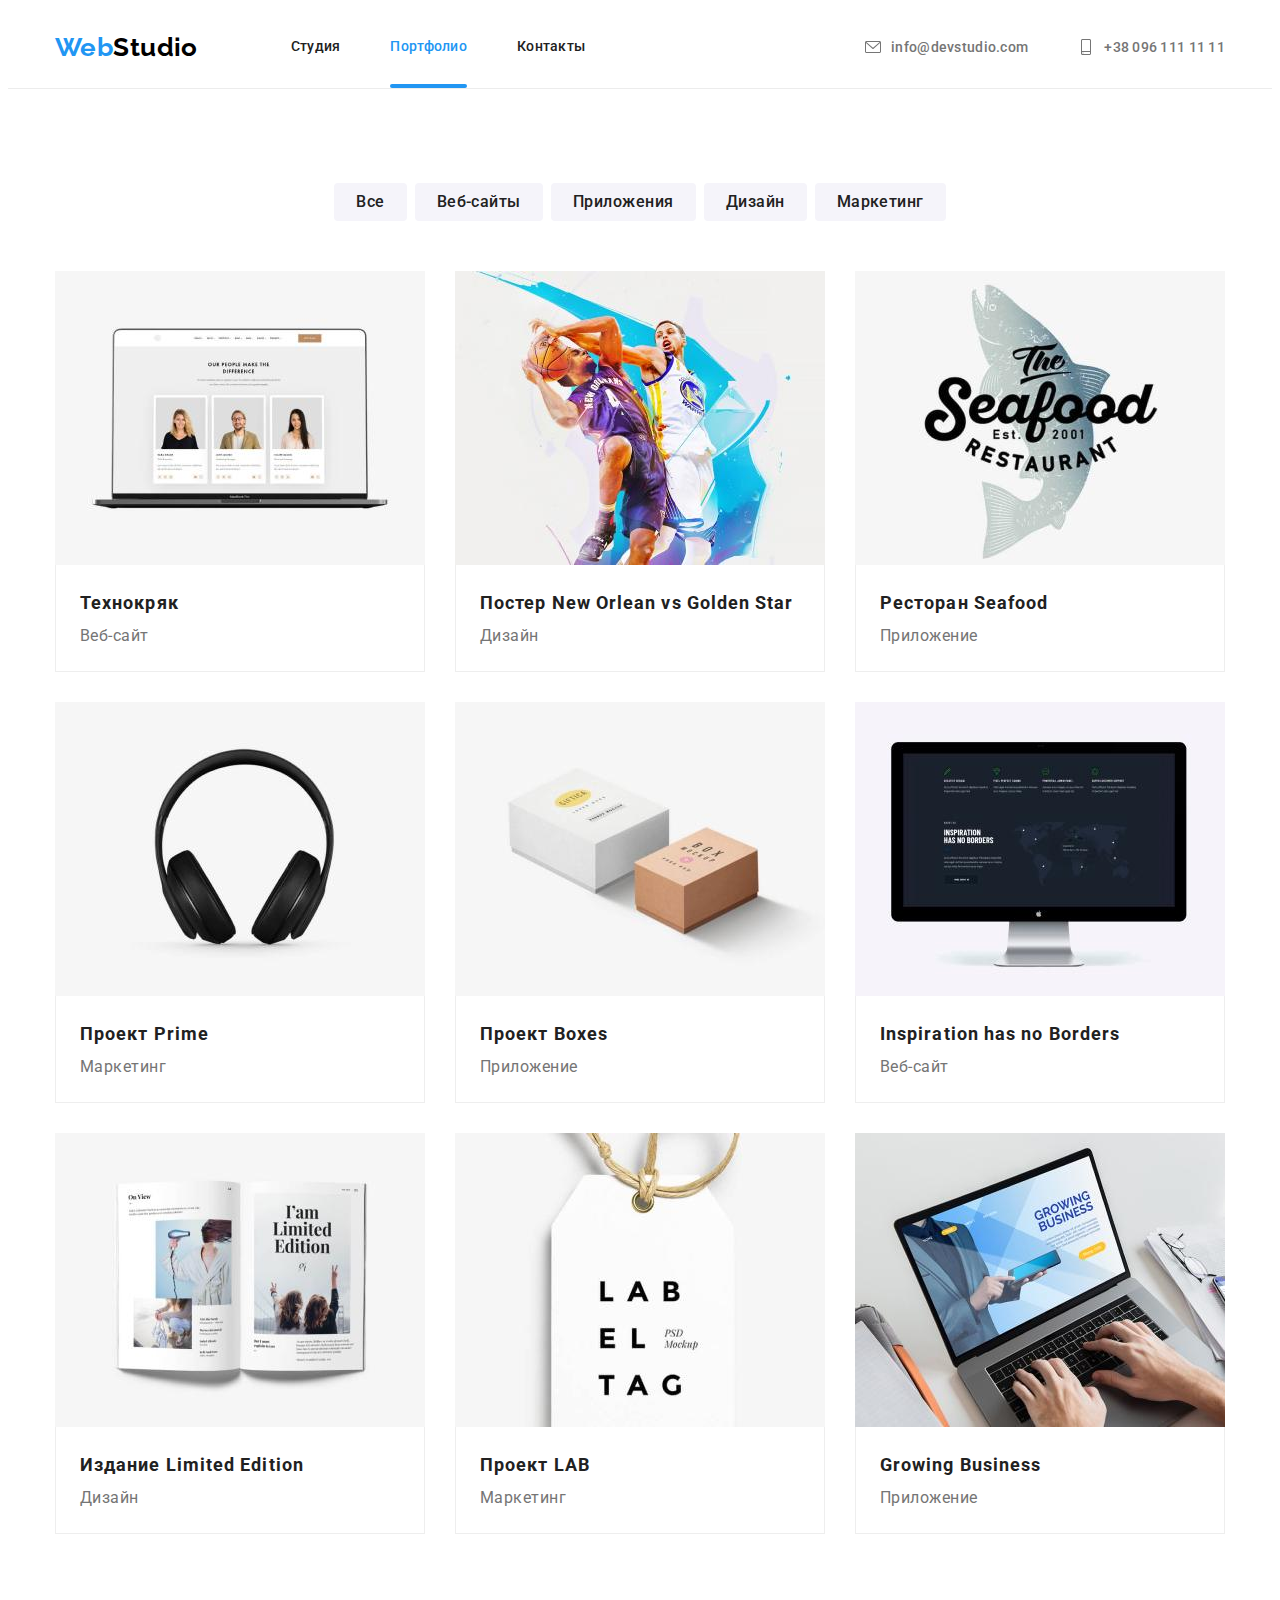
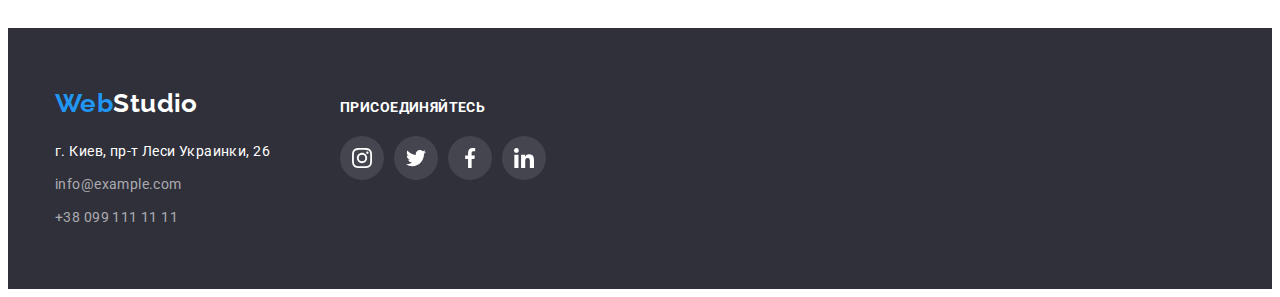
==== portfolio.html @ ff82d373 "Додає файли з ДЗ №5" ====
<!DOCTYPE html>
<html lang="ru">
  <head>
    <meta charset="UTF-8" />
    <meta http-equiv="X-UA-Compatible" content="IE=edge" />
    <meta name="viewport" content="width=device-width, initial-scale=1.0" />
    <title>Портфолио</title>
    <link rel="preconnect" href="https://fonts.gstatic.com" />
    <link
      href="https://fonts.googleapis.com/css2?family=Raleway:wght@700&family=Roboto:wght@400;500;700;900&display=swap"
      rel="stylesheet"
    />
    <link
      rel="stylesheet"
      href="https://cdnjs.cloudflare.com/ajax/libs/modern-normalize/1.0.0/modern-normalize.css"
      integrity="sha512-Zx6MlUMKSVJoQ+83OwhdILe8cSEsCzfqThJd7J/VA2UrK6Ctj85p+xzqfyuNXE5B1k25uUdmJ2OzItbBy9GHAQ=="
      crossorigin="anonymous"
    />
    <link rel="stylesheet" href="./css/styles.css" />
  </head>
  <body>
    <header class="header">
      <!-- Блок основної навігації по сайту -->
      <div class="container">
        <nav class="navi-main">
          <a class="logo" href="./index.html" lang="en"
            ><span class="logo-second">Web</span>Studio</a
          >
          <ul class="list navi">
            <li class="navi-item">
              <a class="link" href="./index.html">Студия</a>
            </li>
            <li class="navi-item">
              <a class="link current-page" href="./portfolio.html">Портфолио</a>
            </li>
            <li class="navi-item"><a class="link" href="">Контакты</a></li>
          </ul>
        </nav>

        <!-- Контактна інофрмація -->
        <ul class="list contact-info navi">
          <li class="navi-item">
            <a class="link contact-link" href="mailto:info@devstudio.com">
              <svg class="contact-icon" width="16px" height="16px">
                <use href="./images/icons.svg#icon-envelope"></use>
              </svg>
              info@devstudio.com
            </a>
          </li>
          <li class="navi-item">
            <a class="link contact-link" href="tel:+380961111111">
              <svg class="contact-icon" width="16px" height="16px">
                <use href="./images/icons.svg#icon-smartphone"></use>
              </svg>
              +38 096 111 11 11</a
            >
          </li>
        </ul>
      </div>
    </header>
    <main>
      <h1 class="visually-hidden">Портфолио</h1>
      <section class="section">
        <div class="container">
          <!-- Навігація для портфорліо -->
          <h2 class="visually-hidden">Панель навигации для портфолио</h2>
          <ul class="list navi-portfolio">
            <li class="navi-portfolio-btn">
              <button class="navi-port-btn" type="button">Все</button>
            </li>
            <li class="navi-portfolio-btn">
              <button class="navi-port-btn" type="button">Веб-сайты</button>
            </li>
            <li class="navi-portfolio-btn">
              <button class="navi-port-btn" type="button">Приложения</button>
            </li>
            <li class="navi-portfolio-btn">
              <button class="navi-port-btn" type="button">Дизайн</button>
            </li>
            <li class="navi-portfolio-btn">
              <button class="navi-port-btn" type="button">Маркетинг</button>
            </li>
          </ul>
          <!-- Список проектів -->
          <h2 class="visually-hidden">Проекты</h2>
          <ul class="list flexbox">
            <li class="portfolio-card port-card-flex">
              <div class="img-overlay">
                <img
                  src="./images/portfolio/port-1.jpg"
                  alt="Веб-сайт на екране ноутбука"
                  width="370"
                  height="294"
                />
                <div class="overlay">
                  <p class="text-overlay">
                    Технокряк это современная площадка распространения
                    коронавируса. Компании используют эту платформу для
                    цифрового шпионажа и атак на защищённые сервера конкурентов.
                  </p>
                </div>
              </div>
              <div class="port-name">
                <h3 class="portfolio-title">Технокряк</h3>
                <p>Веб-сайт</p>
              </div>
            </li>
            <li class="portfolio-card port-card-flex">
              <img
                src="./images/portfolio/port-2.jpg"
                alt="Баскетболисты"
                width="370"
                height="294"
              />
              <div class="port-name">
                <h3 class="portfolio-title">
                  Постер <span lang="en">New Orlean vs Golden Star</span>
                </h3>
                <p>Дизайн</p>
              </div>
            </li>
            <li class="portfolio-card port-card-flex">
              <img
                src="./images/portfolio/port-3.jpg"
                alt="Лого ресторана морской кухни"
                width="370"
                height="294"
              />
              <div class="port-name">
                <h3 class="portfolio-title">
                  Ресторан <span lang="en">Seafood</span>
                </h3>
                <p>Приложение</p>
              </div>
            </li>
            <li class="portfolio-card port-card-flex">
              <img
                src="./images/portfolio/port-4.jpg"
                alt="Наушники"
                width="370"
                height="294"
              />
              <div class="port-name">
                <h3 class="portfolio-title">
                  Проект <span lang="en">Prime</span>
                </h3>
                <p>Маркетинг</p>
              </div>
            </li>
            <li class="portfolio-card port-card-flex">
              <img
                src="./images/portfolio/port-5.jpg"
                alt="Коробки"
                width="370"
                height="294"
              />
              <div class="port-name">
                <h3 class="portfolio-title">
                  Проект <span lang="en">Boxes</span>
                </h3>
                <p>Приложение</p>
              </div>
            </li>
            <li class="portfolio-card port-card-flex">
              <img
                src="./images/portfolio/port-6.jpg"
                alt="Веб-сайт на мониторе"
                width="370"
                height="294"
              />
              <div class="port-name">
                <h3 class="portfolio-title" lang="en">
                  Inspiration has no Borders
                </h3>
                <p>Веб-сайт</p>
              </div>
            </li>
            <li class="portfolio-card port-card-flex">
              <img
                src="./images/portfolio/port-7.jpg"
                alt="Открыта книга"
                width="370"
                height="294"
              />
              <div class="port-name">
                <h3 class="portfolio-title">
                  Издание <span lang="en">Limited Edition</span>
                </h3>
                <p>Дизайн</p>
              </div>
            </li>
            <li class="portfolio-card port-card-flex">
              <img
                src="./images/portfolio/port-8.jpg"
                alt="Бирка"
                width="370"
                height="294"
              />
              <div class="port-name">
                <h3 class="portfolio-title">
                  Проект <span lang="en">LAB</span>
                </h3>
                <p>Маркетинг</p>
              </div>
            </li>
            <li class="portfolio-card port-card-flex">
              <img
                src="./images/portfolio/port-9.jpg"
                alt="Ноутбук"
                width="370"
                height="294"
              />
              <div class="port-name">
                <h3 class="portfolio-title" lang="en">Growing Business</h3>
                <p>Приложение</p>
              </div>
            </li>
          </ul>
        </div>
      </section>
    </main>
    <!-- Футер -->
    <footer class="footer">
      <div class="container">
        <ul class="list footer-flex">
          <li class="footer-blocks">
            <a class="logo" href="./index.html" lang="en"
              ><span class="logo-second">Web</span>Studio</a
            >
            <address class="footer-address">
              г. Киев, пр-т Леси Украинки, 26
            </address>
            <ul class="list">
              <li class="footer-contacts">
                <a class="link" href="mailto:info@example.com"
                  >info@example.com</a
                >
              </li>
              <li class="footer-contacts">
                <a class="link" href="tel:+380991111111">+38 099 111 11 11</a>
              </li>
            </ul>
          </li>
          <li class="footer-blocks">
            <p class="qua-title">Присоединяйтесь</p>
            <ul class="social-icons list">
              <li class="social-icons-item">
                <a
                  href=""
                  class="social-icons-link"
                  target="_blank"
                  rel="noopener noreferrer"
                >
                  <svg class="social-icons-svg" width="20px" height="20px">
                    <use href="./images/icons.svg#icon-instagram"></use>
                  </svg>
                </a>
              </li>
              <li class="social-icons-item">
                <a
                  href=""
                  class="social-icons-link"
                  target="_blank"
                  rel="noopener noreferrer"
                >
                  <svg class="social-icons-svg" width="20px" height="20px">
                    <use href="./images/icons.svg#icon-twitter"></use>
                  </svg>
                </a>
              </li>
              <li class="social-icons-item">
                <a
                  href=""
                  class="social-icons-link"
                  target="_blank"
                  rel="noopener noreferrer"
                >
                  <svg class="social-icons-svg" width="20px" height="20px">
                    <use href="./images/icons.svg#icon-facebook"></use>
                  </svg>
                </a>
              </li>
              <li class="social-icons-item">
                <a
                  href=""
                  class="social-icons-link"
                  target="_blank"
                  rel="noopener noreferrer"
                >
                  <svg class="social-icons-svg" width="20px" height="20px">
                    <use href="./images/icons.svg#icon-linkedin"></use>
                  </svg>
                </a>
              </li>
            </ul>
          </li>
        </ul>
      </div>
    </footer>
  </body>
</html>
---- css/styles.css ----
:root {
  --main-text-col: #757575;
  --title-text-col: #212121;
  --accent-col: #2196f3;
  --logo-dark-col: #000000;
  --logo-light-col: #ffffff;
  --footer-text-col: rgba(255, 255, 255, 0.6);

  --bg-main: #e5e5e5;
  --bg-second: #f5f4fa;
  --bg-footer: #2f303a;

  --main-font: "Roboto", sans-serif;
  --logo-font: "Raleway", sans-serif;

  --header-border-col: #ececec;
  --portcard-border-col: #eeeeee;

  --svg-col: #afb1b8;

  --margin-card: 30px;

  --link-animation: 250ms cubic-bezier(0.4, 0, 0.2, 1);
}

html {
  box-sizing: border-box;
}

*,
*::before,
*::after {
  box-sizing: inherit;
}

body {
  font-family: var(--main-font);
  font-size: 14px;
  line-height: 1.71;
  letter-spacing: 0.03em;
  color: var(--main-text-col);
}

h1,
h2,
h3,
p {
  margin-top: 0;
  margin-bottom: 0;
}

img {
  display: block;
  max-width: 100%;
}

.container {
  width: 1200px;
  padding-left: 15px;
  padding-right: 15px;
  margin-left: auto;
  margin-right: auto;
}

.visually-hidden {
  position: absolute !important;
  clip: rect(1px 1px 1px 1px);
  clip: rect(1px, 1px, 1px, 1px);
  padding: 0 !important;
  border: 0 !important;
  height: 1px !important;
  width: 1px !important;
  overflow: hidden;
}

.link {
  color: inherit;
  text-decoration: none;
  transition: color var(--link-animation);
}

.link:hover,
.link:focus {
  color: var(--accent-col);
}

.list {
  margin: 0;
  padding-left: 0;
  list-style: none;
}

.paragraph {
  margin-top: 10px;
}

.header {
  color: var(--logo-dark-col);
  background-color: var(--logo-light-col);
  border-bottom: 1px solid var(--header-border-col);
  padding-top: 24px;
  padding-bottom: 25px;
}

.header .container {
  display: flex;
  align-items: center;
  justify-content: space-between;
}

.navi-main {
  display: flex;
  align-items: center;
}

.navi {
  font-weight: 500;
  line-height: 1.14;
  letter-spacing: 0.02em;
  color: var(--title-text-col);
  display: inline-flex;
}

.navi-item:not(:last-child) {
  margin-right: 50px;
}

.logo {
  font-family: var(--logo-font);
  font-weight: 700;
  font-size: 26px;
  line-height: 1.19;
  color: inherit;
  text-decoration: none;
  display: inline-block;
  margin-right: 93px;
}

.logo-second {
  color: var(--accent-col);
}

.contact-info {
  color: var(--main-text-col);
}

.current-page {
  position: relative;
  color: var(--accent-col);
  pointer-events: none;
}

.current-page:after {
  content: "";
  display: block;
  width: 100%;
  height: 4px;
  border-radius: 2px;
  margin-top: 29px;
  background-color: var(--accent-col);
  border-color: var(--accent-col);
  position: absolute;
}

.contact-icon {
  margin-right: 10px;
  fill: currentColor;
}

.contact-link {
  display: flex;
  align-items: flex-end;
}

.hero {
  margin-left: auto;
  margin-right: auto;
  max-width: 1600px;
  background: linear-gradient(to right, #2f303a66 40%, #2f303a66 40%),
    url(../images/bg-hero.jpg) no-repeat center #c4c4c4;
  text-align: center;
}

.hero-container {
  max-width: 696px;
  padding-top: 200px;
  padding-bottom: 200px;
}

.hero-title {
  font-weight: 900;
  font-size: 44px;
  line-height: 1.36;
  letter-spacing: 0.06em;
  text-transform: uppercase;
  color: var(--logo-light-col);
  margin-bottom: 30px;
}

.btn {
  min-width: 200px;
  min-height: 50px;
  padding: 10px 32px;
  border: 1px solid var(--accent-col);
  border-radius: 4px;
  font-weight: 700;
  font-size: 16px;
  line-height: 1.88;
  color: var(--logo-light-col);
  background-color: var(--accent-col);
  cursor: pointer;
}

.flexbox {
  display: flex;
  justify-content: space-between;
  flex-wrap: wrap;
  margin-top: calc(-1 * var(--margin-card));
  margin-left: calc(-1 * var(--margin-card));
}

.our-qualities {
  padding-top: 94px;
}

.qua-svg-block {
  display: flex;
  padding: 25px 0;
  justify-content: center;
  background-color: var(--bg-second);
}

.qua-title {
  font-weight: 700;
  font-size: 14px;
  line-height: 1.14;
  text-transform: uppercase;
  color: var(--title-text-col);
  margin-top: 30px;
}

.content-card {
  flex-basis: calc(100% / 4 - var(--margin-card));
  margin-top: var(--margin-card);
  margin-left: var(--margin-card);
}

.section {
  padding-top: 94px;
  padding-bottom: 94px;
}

.section-title {
  font-weight: 700;
  font-size: 36px;
  line-height: 1.17;
  text-align: center;
  color: var(--title-text-col);
  padding-bottom: 50px;
}

.thumb {
  position: relative;
}

.thumb .qua-title {
  text-align: center;
  color: var(--logo-light-col);
  padding: 27px 0;
  margin-top: 0;

  background: rgba(47, 48, 58, 0.8);
  width: 100%;

  position: absolute;
  bottom: 0;
}

.social-icons {
  display: inline-flex;
  margin-top: 16px;
  padding: 0 32px;
}

.social-icons-item:not(:last-child) {
  margin-right: 10px;
}

.social-icons-link {
  display: flex;
  align-items: center;
  justify-content: center;
  width: 44px;
  height: 44px;
  border-radius: 50%;
  background-color: var(--logo-light-col);
  fill: var(--svg-col);
  transition: background-color var(--link-animation), fill var(--link-animation);
}

.social-icons-link:hover,
.social-icons-link:focus {
  background-color: var(--accent-col);
  fill: var(--logo-light-col);
}

.port-card-flex {
  flex-basis: calc(100% / 3 - var(--margin-card));
  margin-top: var(--margin-card);
  margin-left: var(--margin-card);
}

.team-bg {
  background-color: var(--bg-second);
}

.team-card {
  font-size: 16px;
  line-height: 1.19;
  background-color: var(--logo-light-col);
  box-shadow: 0px 1px 3px rgba(0, 0, 0, 0.12), 0px 1px 1px rgba(0, 0, 0, 0.14),
    0px 2px 1px rgba(0, 0, 0, 0.2);
  border-radius: 0px 0px 4px 4px;
}

.team-title {
  font-weight: 500;
  color: var(--title-text-col);
  font-size: 16px;
  line-height: 1.19;
}

.card-name {
  max-width: 270px;
  padding-top: 30px;
  padding-bottom: 30px;
  text-align: center;
}

.clients {
  display: inline-flex;
}

.clients-item:not(:last-child) {
  margin-right: 30px;
}

.clients-link {
  display: flex;
  align-items: center;
  justify-content: center;
  width: 170px;
  height: 93px;
  border: 1px solid var(--svg-col);
  border-radius: 4px;
  fill: var(--svg-col);
  transition: border-color var(--link-animation), fill var(--link-animation);
}

.clients-link:hover,
.clients-link:focus {
  border-color: var(--accent-col);
  fill: currentColor;
}

.footer {
  color: var(--logo-light-col);
  background-color: var(--bg-footer);
  padding: 60px 0;
}

.footer .logo {
  margin-right: 0;
}

.footer-address {
  font-style: normal;
  margin-top: 20px;
}

.footer-contacts {
  color: var(--footer-text-col);
  margin-top: 9px;
}

.footer-flex {
  display: flex;
}

.footer-blocks:not(:last-child) {
  margin-right: 70px;
}

.footer-blocks .social-icons {
  padding: 0;
  margin-top: 20px;
}

.footer-blocks .social-icons-link {
  background: rgba(255, 255, 255, 0.1);
  fill: var(--logo-light-col);
}

.footer-blocks .social-icons-link:hover,
.footer-blocks .social-icons-link:focus {
  background: var(--accent-col);
}

.footer .qua-title {
  color: var(--logo-light-col);
  margin-top: 12px;
}

/* Стилі для сторінки портфоліо */

.navi-portfolio {
  display: flex;
  justify-content: center;
  padding-bottom: 50px;
}

.navi-portfolio-btn:not(:last-child) {
  margin-right: 8px;
}

.navi-port-btn {
  background-color: var(--bg-second);
  font-family: var(--main-font);
  font-weight: 500;
  font-size: 16px;
  line-height: 1.63;
  letter-spacing: 0.03em;
  color: var(--title-text-col);
  cursor: pointer;
  border-radius: 4px;
  border: 0;
  padding: 6px 22px;
  transition: border-color var(--link-animation),
    background-color var(--link-animation), color var(--link-animation),
    box-shadow var(--link-animation);
}

.navi-port-btn:hover,
.navi-port-btn:focus {
  background-color: var(--accent-col);
  color: var(--logo-light-col);
  border-color: var(--accent-col);
  box-shadow: 0px 3px 1px rgba(0, 0, 0, 0.1), 0px 1px 2px rgba(0, 0, 0, 0.08),
    0px 2px 2px rgba(0, 0, 0, 0.12);
}

.portfolio-card {
  font-size: 16px;
  line-height: 1.87;
  letter-spacing: 0.03em;
  transition: box-shadow var(--link-animation);
  /* position: relative;
  overflow: hidden; */
  display: block;
}

.portfolio-card:hover,
.portfolio-card:focus {
  box-shadow: 0px 1px 1px rgba(0, 0, 0, 0.12), 0px 4px 4px rgba(0, 0, 0, 0.06),
    1px 4px 6px rgba(0, 0, 0, 0.16);
  cursor: pointer;
}

.img-overlay {
  position: relative;
  overflow: hidden;
}

.overlay {
  background-color: var(--accent-col);
  position: absolute;
  top: 0;
  left: 0;
  padding: 64px 24px;
  transform: translateY(101%);
  transition: transform var(--link-animation);
}

.portfolio-card:hover .overlay,
.portfolio-card:focus .overlay {
  opacity: 90%;
  transform: translateY(0);
}

.text-overlay {
  font-size: 18px;
  line-height: 1.56;
  color: var(--logo-light-col);
}

.port-name {
  border: 1px solid var(--portcard-border-col);
  border-top: none;
  max-width: 370px;
  padding: 20px 24px;
}

.portfolio-title {
  font-weight: 700;
  color: var(--title-text-col);
  font-size: 18px;
  line-height: 2;
  letter-spacing: 0.06em;
}

.backdrop {
  position: fixed;
  top: 0;
  left: 0;
  width: 100%;
  height: 100%;
  background: rgba(0, 0, 0, 0.2);
  opacity: 1;
  transition: opacity var(--link-animation);
}

.is-hidden {
  opacity: 0;
  pointer-events: none;
  /* visibility: hidden; */
}

.backdrop.is-hidden .modal {
  transform: translate(-50%, -50%) scale(0);
}

.modal {
  box-shadow: 0px 1px 3px rgba(0, 0, 0, 0.12), 0px 1px 1px rgba(0, 0, 0, 0.14),
    0px 2px 1px rgba(0, 0, 0, 0.2);
  border-radius: 4px;

  position: absolute;
  width: 528px;
  height: 581px;
  background: var(--logo-light-col);
  top: 50%;
  left: 50%;
  transform: translate(-50%, -50%) scale(1);
  transition: transform var(--link-animation);
}

.modal-btn-close {
  width: 30px;
  height: 30px;
  border: 1px solid rgba(0, 0, 0, 0.1);
  background: var(--logo-light-col);
  border-radius: 50%;
  margin: 8px 8px 0 auto;
  display: flex;
  justify-content: center;
  align-items: center;
}

.modal-btn-close:hover {
  fill: var(--accent-col);
  cursor: pointer;
}
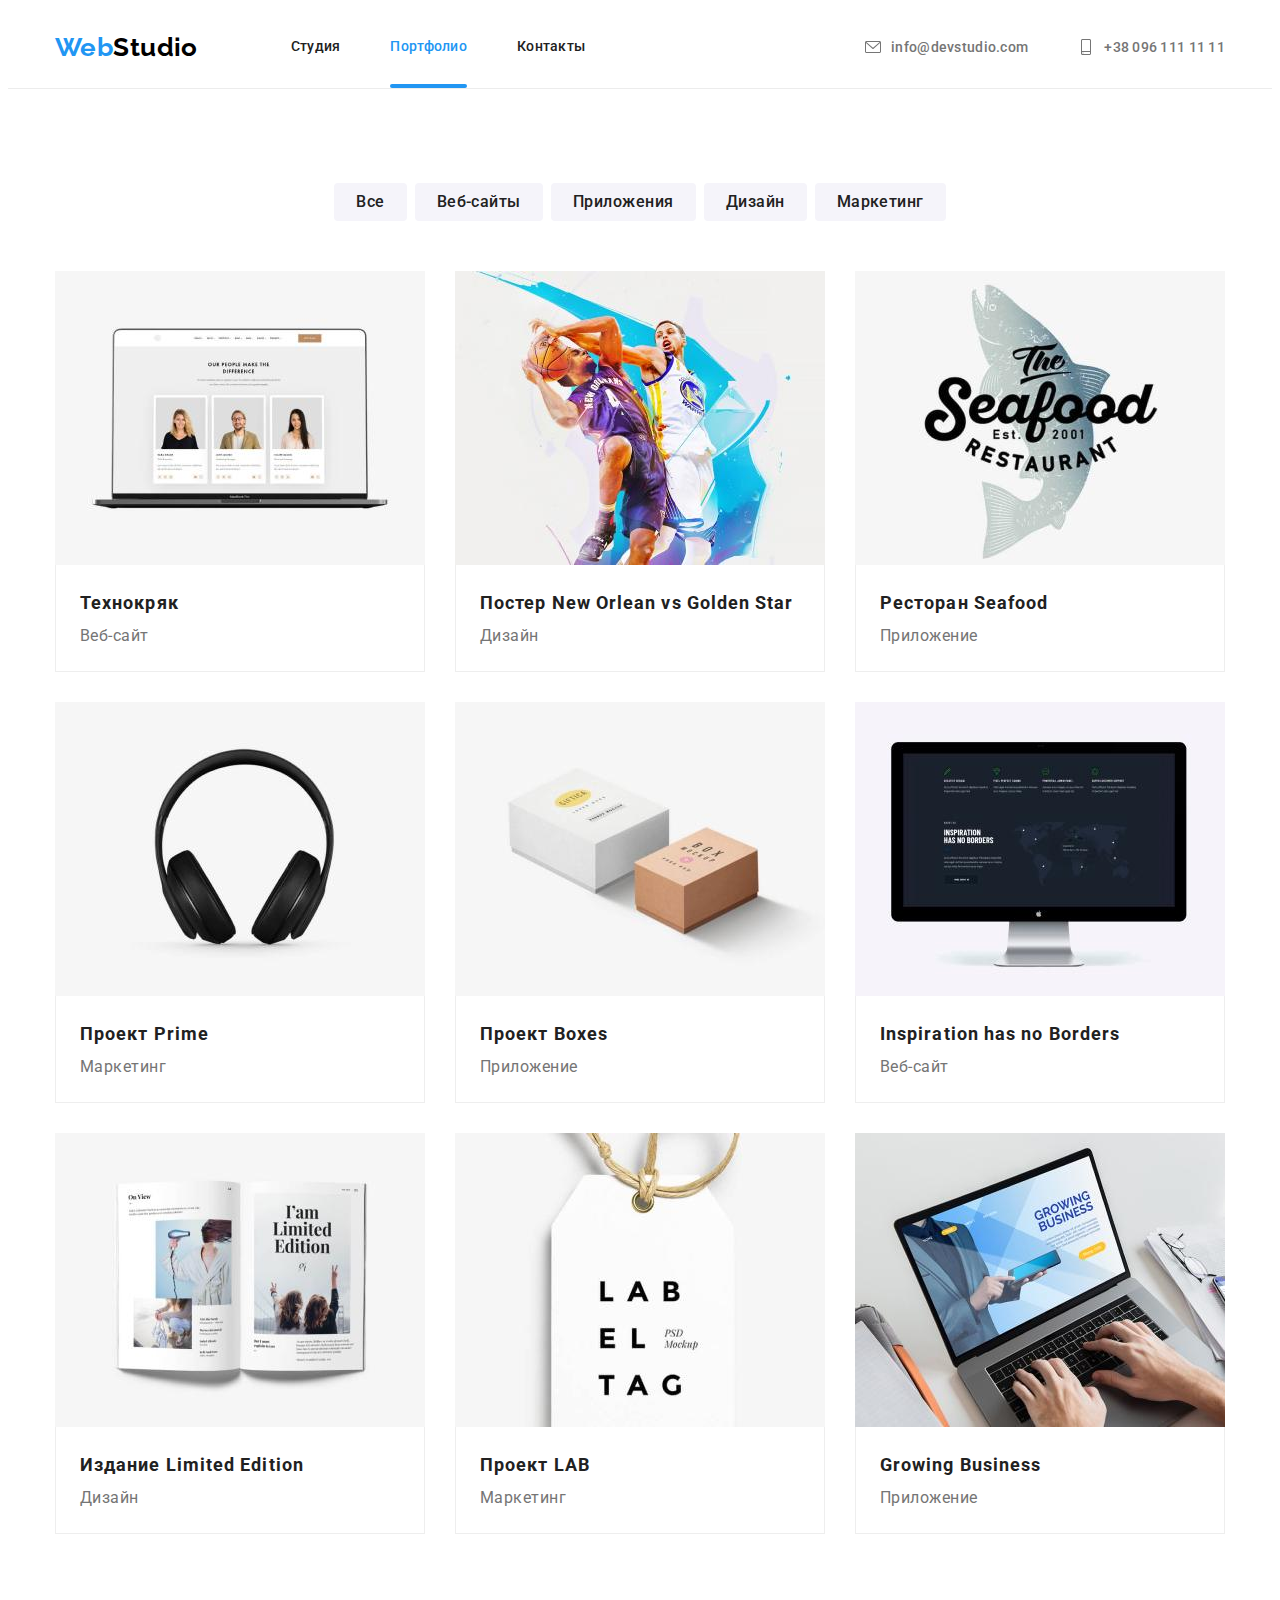
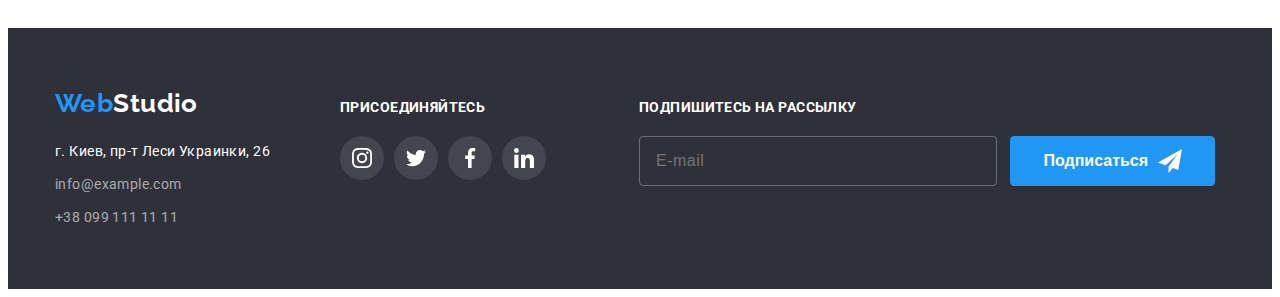
==== commit 1173d342: "Добавляє і стилізує форми" ====
--- a/portfolio.html
+++ b/portfolio.html
@@ -223,6 +223,7 @@
     <footer class="footer">
       <div class="container">
         <ul class="list footer-flex">
+          <!-- Адреса -->
           <li class="footer-blocks">
             <a class="logo" href="./index.html" lang="en"
               ><span class="logo-second">Web</span>Studio</a
@@ -241,6 +242,7 @@
               </li>
             </ul>
           </li>
+          <!-- Посилання на соціальні мережі -->
           <li class="footer-blocks">
             <p class="qua-title">Присоединяйтесь</p>
             <ul class="social-icons list">
@@ -294,6 +296,19 @@
               </li>
             </ul>
           </li>
+          <!-- Форма підписки на новини сайту -->
+          <li class="footer-blocks">
+            <p class="qua-title">Подпишитесь на рассылку</p>
+            <form class="email-form">
+              <input
+                type="email"
+                name="user-email"
+                class="email-form-field"
+                placeholder="E-mail"
+              />
+              <button type="submit" class="btn">Подписаться</button>
+            </form>
+          </li>
         </ul>
       </div>
     </footer>
--- a/css/styles.css
+++ b/css/styles.css
@@ -199,16 +199,19 @@
 
 .btn {
   min-width: 200px;
-  min-height: 50px;
+  height: 50px;
   padding: 10px 32px;
   border: 1px solid var(--accent-col);
   border-radius: 4px;
   font-weight: 700;
   font-size: 16px;
-  line-height: 1.88;
+  line-height: 1.875;
   color: var(--logo-light-col);
   background-color: var(--accent-col);
   cursor: pointer;
+  display: inline-flex;
+  align-items: center;
+  justify-content: center;
 }
 
 .flexbox {
@@ -363,6 +366,42 @@
   fill: currentColor;
 }
 
+.email-form {
+  margin-top: 20px;
+}
+
+.email-form .btn:after {
+  content: "";
+  display: inline-block;
+  width: 24px;
+  height: 24px;
+  background-image: url(../images/icon-send.svg);
+  background-repeat: no-repeat;
+  background-position: center;
+  background-size: contain;
+  margin-left: 10px;
+}
+
+.email-form-field {
+  width: 358px;
+  height: 50px;
+  font-size: 16px;
+  line-height: 1.25;
+  letter-spacing: 0.03em;
+  padding-left: 16px;
+  color: rgba(255, 255, 255, 0.6);
+  background: transparent;
+  border: 1px solid rgba(255, 255, 255, 0.3);
+  box-sizing: border-box;
+  /* filter: drop-shadow(0px 4px 4px rgba(0, 0, 0, 0.15)); */
+  border-radius: 4px;
+  margin-right: 10px;
+}
+
+/* .email-form-field:focus-within {
+  border: 0;
+} */
+
 .footer {
   color: var(--logo-light-col);
   background-color: var(--bg-footer);
@@ -389,6 +428,14 @@
 
 .footer-blocks:not(:last-child) {
   margin-right: 70px;
+}
+
+/* .footer-blocks {
+  margin-right: 70px;
+} */
+
+.footer-blocks:last-child {
+  margin-left: 23px;
 }
 
 .footer-blocks .social-icons {
@@ -533,7 +580,6 @@
   box-shadow: 0px 1px 3px rgba(0, 0, 0, 0.12), 0px 1px 1px rgba(0, 0, 0, 0.14),
     0px 2px 1px rgba(0, 0, 0, 0.2);
   border-radius: 4px;
-
   position: absolute;
   width: 528px;
   height: 581px;
@@ -542,6 +588,15 @@
   left: 50%;
   transform: translate(-50%, -50%) scale(1);
   transition: transform var(--link-animation);
+  padding: 40px;
+}
+
+.modal-form-lable {
+  font-size: 12px;
+  line-height: 1.17;
+  letter-spacing: 0.01em;
+  margin-top: 10px;
+  margin-bottom: 4px;
 }
 
 .modal-btn-close {
@@ -550,13 +605,108 @@
   border: 1px solid rgba(0, 0, 0, 0.1);
   background: var(--logo-light-col);
   border-radius: 50%;
-  margin: 8px 8px 0 auto;
+  /* margin: 8px 8px 0 auto; */
   display: flex;
   justify-content: center;
   align-items: center;
+  position: fixed;
+  right: 8px;
+  top: 8px;
+}
+
+.modal-title {
+  color: var(--title-text-col);
+  font-weight: 700;
+  font-size: 20px;
+  line-height: 1.15;
+  text-align: center;
+  letter-spacing: 0.03em;
 }
 
 .modal-btn-close:hover {
   fill: var(--accent-col);
   cursor: pointer;
 }
+
+/* .contact-form {
+  margin-left: auto;
+  margin-right: auto;
+} */
+
+.contact-form-field {
+  width: 100%;
+  height: 40px;
+  padding-left: 42px;
+  outline: none;
+  border: 1px solid rgba(33, 33, 33, 0.2);
+  border-radius: 4px;
+}
+
+.contact-form-field:focus-within {
+  border-color: var(--accent-col);
+}
+
+.contact-form-field:focus-within + .form-construction-icon {
+  fill: var(--accent-col);
+}
+
+.contact-form-message {
+  height: 120px;
+  resize: none;
+  padding: 12px 16px;
+  vertical-align: top;
+}
+
+.form-construction {
+  position: relative;
+}
+
+.form-construction-icon {
+  position: absolute;
+  top: 11px;
+  left: 12px;
+}
+
+.modal-submit-block {
+  display: flex;
+  flex-wrap: wrap;
+  justify-content: center;
+  margin-top: 20px;
+}
+
+/* .modal__btn {
+  display: flex;
+  justify-content: center;
+  margin-top: 30px;
+} */
+
+.checkbox-label {
+  cursor: pointer;
+}
+
+.checkbox-label::before {
+  content: "";
+  display: inline-block;
+  width: 16px;
+  height: 15px;
+  border: 1px solid var(--title-text-col);
+  border-radius: 2px;
+  vertical-align: text-top;
+}
+
+.checkbox:checked + .checkbox-label::before {
+  background-image: url(../images/checked.svg);
+  background-repeat: no-repeat;
+  background-position: center;
+  background-size: contain;
+  background-color: var(--accent-col);
+  border-color: var(--accent-col);
+}
+
+.checkbox-link {
+  color: var(--accent-col);
+}
+
+.modal__submit-btn {
+  margin-top: 30px;
+}
